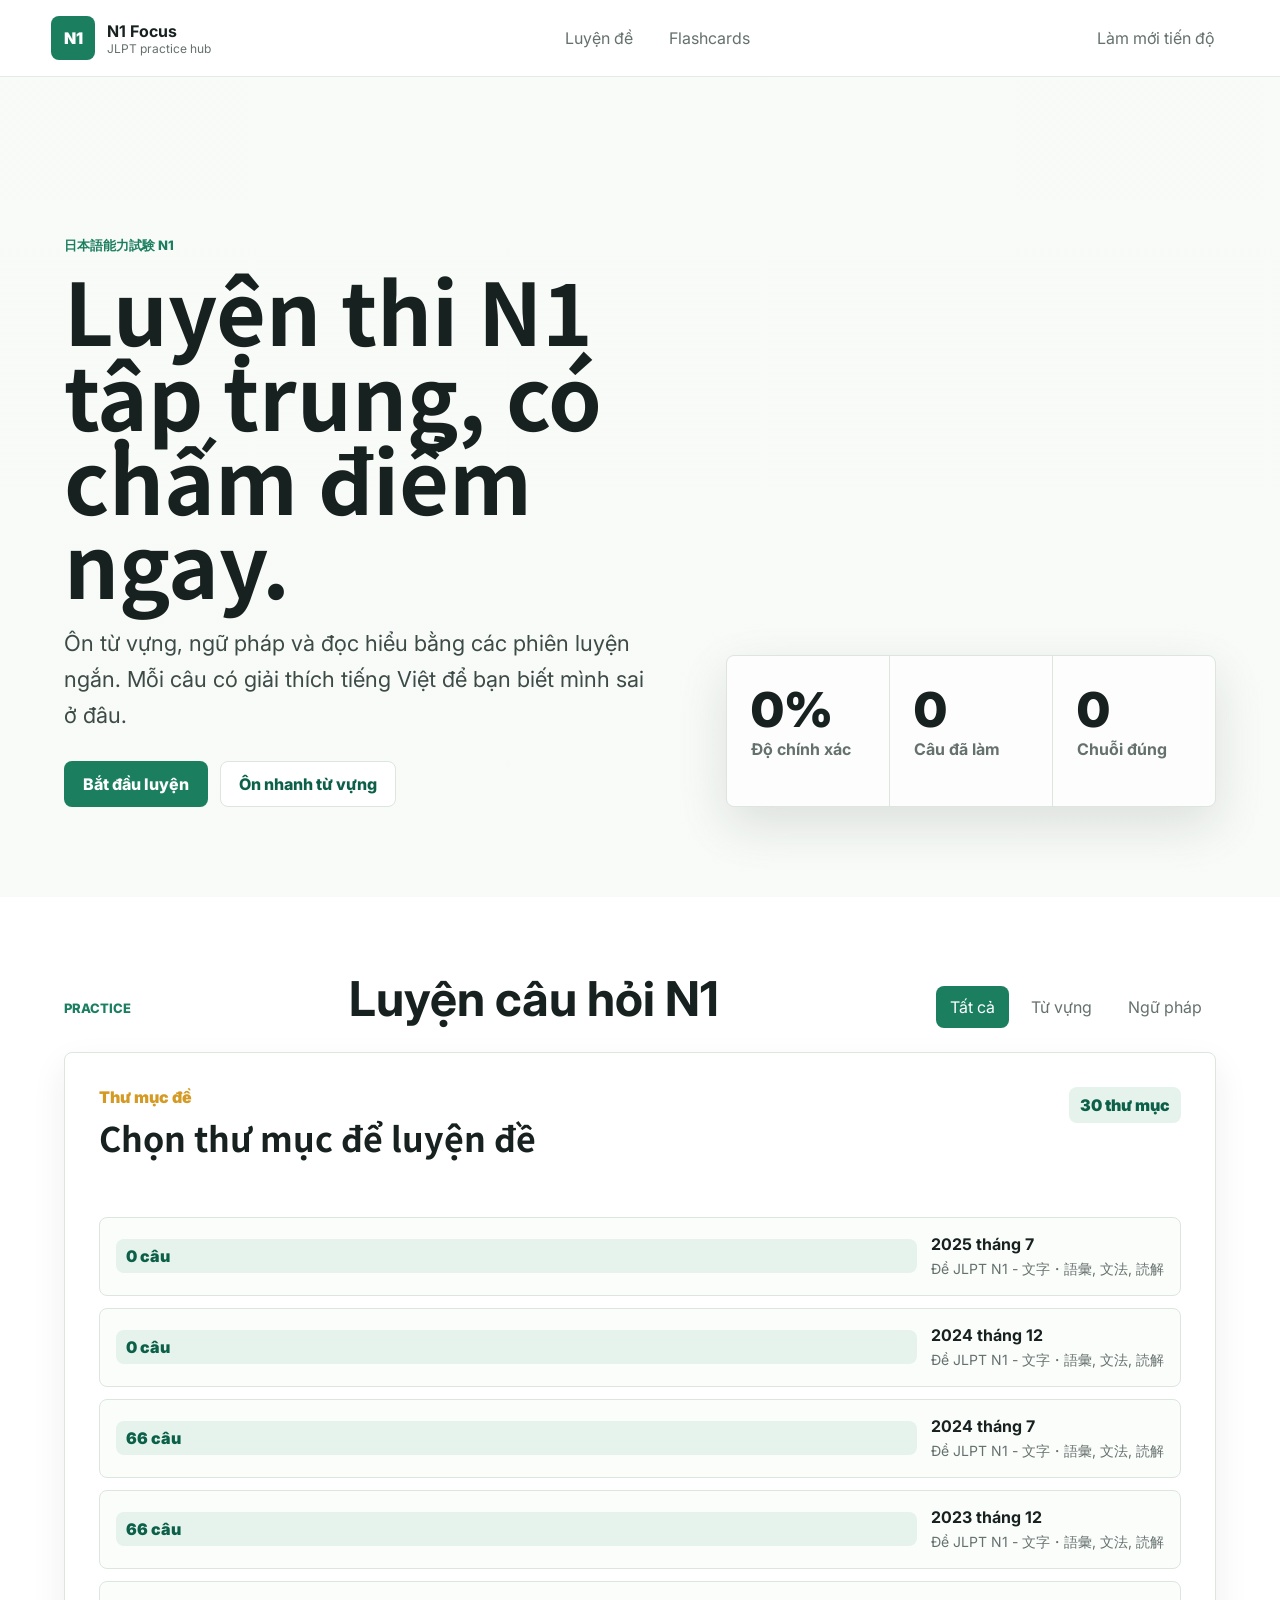
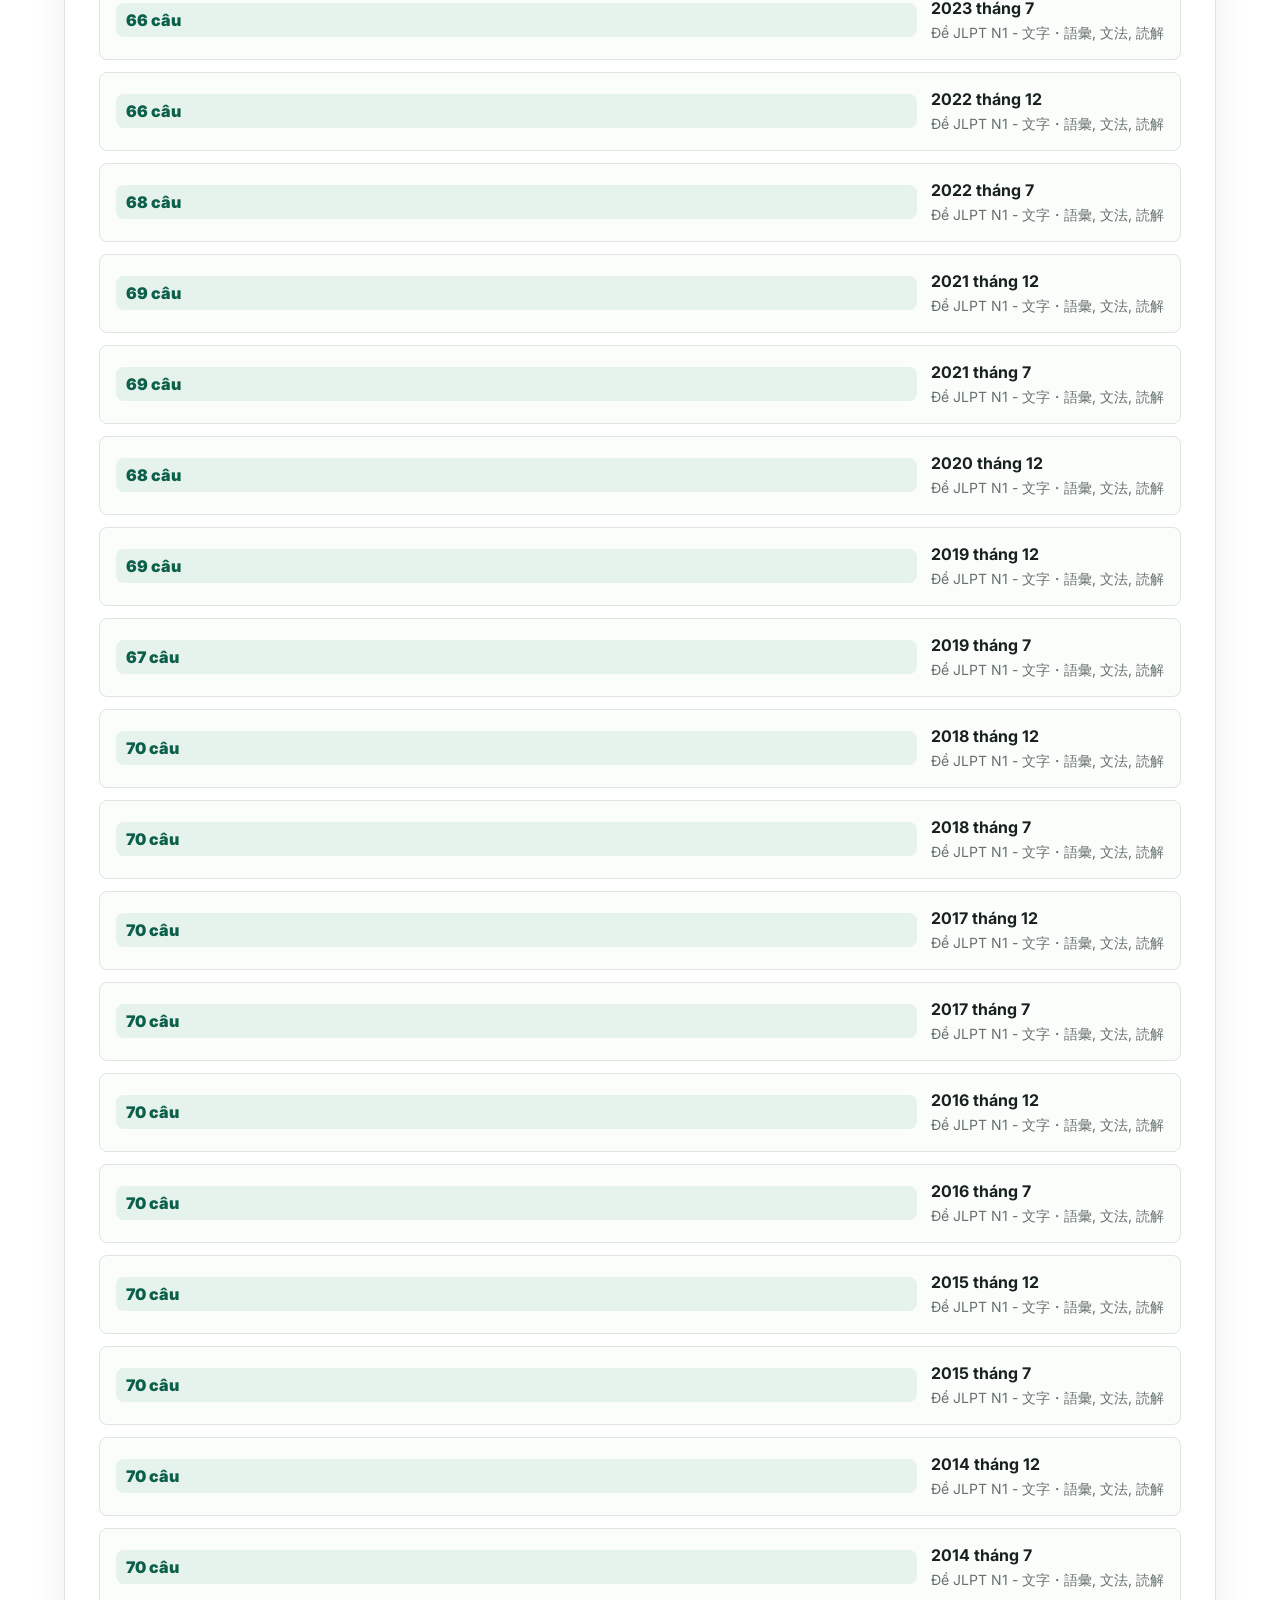
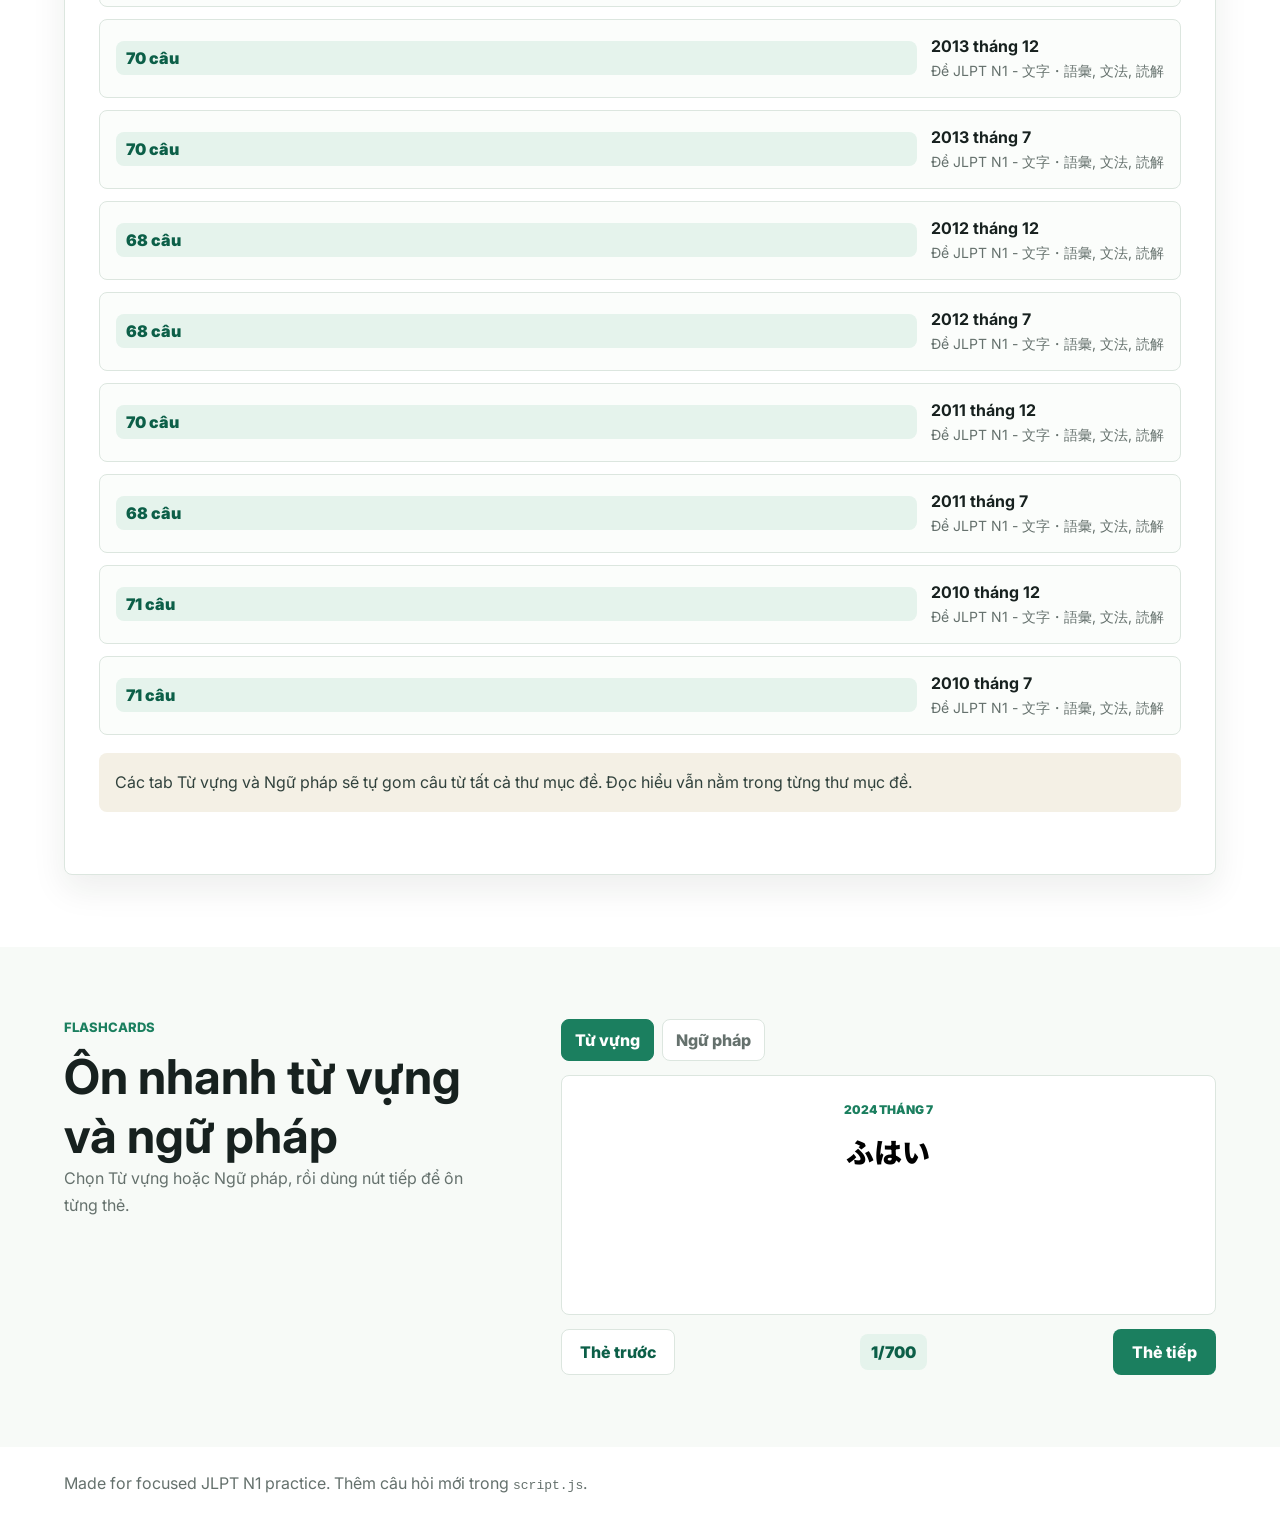
==== index.html @ dc499281 "Update JLPT N1 focus data and scripts" ====
<!doctype html>
<html lang="vi">
  <head>
    <meta charset="utf-8" />
    <meta name="viewport" content="width=device-width, initial-scale=1" />
    <title>N1 Focus - Luyện thi JLPT N1</title>
    <link rel="preconnect" href="https://fonts.googleapis.com" />
    <link rel="preconnect" href="https://fonts.gstatic.com" crossorigin />
    <link
      href="https://fonts.googleapis.com/css2?family=Inter:wght@400;500;600;700;800&family=Noto+Sans+JP:wght@400;500;700;900&display=swap"
      rel="stylesheet"
    />
    <link rel="stylesheet" href="styles.css" />
  </head>
  <body>
    <header class="topbar">
      <a class="brand" href="#" aria-label="N1 Focus">
        <span class="brand-mark">N1</span>
        <span>
          <strong>N1 Focus</strong>
          <small>JLPT practice hub</small>
        </span>
      </a>
      <nav class="nav" aria-label="Điều hướng chính">
        <a href="#practice">Luyện đề</a>
        <a href="#deck">Flashcards</a>
      </nav>
      <button class="ghost-button" id="resetProgress" type="button">Làm mới tiến độ</button>
    </header>

    <main>
      <section class="hero">
        <div class="hero-copy">
          <p class="eyebrow">日本語能力試験 N1</p>
          <h1>Luyện thi N1 tập trung, có chấm điểm ngay.</h1>
          <p class="hero-text">
            Ôn từ vựng, ngữ pháp và đọc hiểu bằng các phiên luyện ngắn. Mỗi câu có giải thích tiếng Việt để bạn biết mình sai ở đâu.
          </p>
          <div class="hero-actions">
            <a class="primary-button" href="#practice">Bắt đầu luyện</a>
            <a class="secondary-button" href="#deck">Ôn nhanh từ vựng</a>
          </div>
        </div>
        <div class="hero-panel" aria-label="Tổng quan tiến độ">
          <div>
            <span class="metric-value" id="accuracyMetric">0%</span>
            <span class="metric-label">Độ chính xác</span>
          </div>
          <div>
            <span class="metric-value" id="answeredMetric">0</span>
            <span class="metric-label">Câu đã làm</span>
          </div>
          <div>
            <span class="metric-value" id="streakMetric">0</span>
            <span class="metric-label">Chuỗi đúng</span>
          </div>
        </div>
      </section>

      <section class="section" id="practice">
        <div class="section-heading">
          <p class="eyebrow">Practice</p>
          <h2>Luyện câu hỏi N1</h2>
          <div class="filters" role="group" aria-label="Chọn kỹ năng">
            <button class="filter active" type="button" data-filter="all">Tất cả</button>
            <button class="filter" type="button" data-filter="vocab">Từ vựng</button>
            <button class="filter" type="button" data-filter="grammar">Ngữ pháp</button>
          </div>
        </div>

        <article class="quiz-shell">
          <div class="quiz-top">
            <div>
              <p class="quiz-type" id="questionType">Từ vựng</p>
              <h3 id="questionText">Đang tải câu hỏi...</h3>
            </div>
            <span class="pill" id="questionCount">1/1</span>
          </div>
          <div class="passage" id="passage" hidden></div>
          <div class="answers" id="answers"></div>
          <div class="feedback" id="feedback" hidden></div>
          <div class="question-jump" id="questionJump" hidden></div>
          <div class="quiz-actions">
            <button class="secondary-button" id="prevQuestion" type="button">Câu trước</button>
            <button class="primary-button" id="nextQuestion" type="button">Câu tiếp</button>
          </div>
        </article>
      </section>

      <section class="section two-column" id="deck">
        <div class="section-heading compact">
          <p class="eyebrow">Flashcards</p>
          <h2>Ôn nhanh từ vựng và ngữ pháp</h2>
          <p>Chọn Từ vựng hoặc Ngữ pháp, rồi dùng nút tiếp để ôn từng thẻ.</p>
        </div>
        <div class="deck-grid" id="deckGrid"></div>
      </section>

    </main>

    <footer class="footer">
      <p>Made for focused JLPT N1 practice. Thêm câu hỏi mới trong <code>script.js</code>.</p>
    </footer>

    <script src="n1-vocabulary-extra.js?v=4"></script>
    <script src="n1-grammar-extra.js?v=1"></script>
    <script src="script-dynamic-all-exams-v12.js?v=15"></script>
    <script src="exam-2024-12-grammar-patch.js?v=1"></script>
  </body>
</html>
---- styles.css ----
:root {
  --ink: #17211f;
  --muted: #65716d;
  --line: #dce6df;
  --paper: #f7faf7;
  --white: #ffffff;
  --green: #1b7f5f;
  --green-dark: #0c5f48;
  --gold: #d49a24;
  --red: #b84b3d;
  --shadow: 0 18px 50px rgba(23, 33, 31, 0.12);
}

* {
  box-sizing: border-box;
}

html {
  scroll-behavior: smooth;
}

body {
  margin: 0;
  min-height: 100vh;
  color: var(--ink);
  background:
    linear-gradient(rgba(247, 250, 247, 0.88), rgba(247, 250, 247, 0.98)),
    url("https://images.unsplash.com/photo-1545569341-9eb8b30979d9?auto=format&fit=crop&w=1800&q=80") center/cover fixed;
  font-family: Inter, system-ui, -apple-system, BlinkMacSystemFont, "Segoe UI", sans-serif;
}

button,
a {
  font: inherit;
}

a {
  color: inherit;
  text-decoration: none;
}

.topbar {
  position: sticky;
  top: 0;
  z-index: 10;
  display: flex;
  align-items: center;
  justify-content: space-between;
  gap: 20px;
  padding: 16px clamp(18px, 4vw, 56px);
  border-bottom: 1px solid rgba(220, 230, 223, 0.8);
  background: rgba(255, 255, 255, 0.9);
  backdrop-filter: blur(18px);
}

.brand {
  display: inline-flex;
  align-items: center;
  gap: 12px;
  min-width: 180px;
}

.brand-mark {
  display: grid;
  width: 44px;
  height: 44px;
  place-items: center;
  border-radius: 8px;
  color: white;
  background: var(--green);
  font-weight: 900;
}

.brand strong,
.brand small {
  display: block;
}

.brand small {
  color: var(--muted);
  font-size: 12px;
}

.nav {
  display: flex;
  align-items: center;
  justify-content: center;
  gap: 8px;
}

.nav a,
.ghost-button,
.filter {
  border: 1px solid transparent;
  border-radius: 8px;
  padding: 10px 13px;
  color: var(--muted);
  background: transparent;
  cursor: pointer;
}

.nav a:hover,
.ghost-button:hover,
.filter:hover {
  border-color: var(--line);
  color: var(--ink);
  background: var(--white);
}

.hero {
  display: grid;
  grid-template-columns: minmax(0, 1.1fr) minmax(280px, 0.9fr);
  align-items: end;
  gap: clamp(24px, 5vw, 80px);
  min-height: calc(100vh - 80px);
  padding: clamp(42px, 7vw, 92px) clamp(18px, 5vw, 72px);
}

.hero-copy {
  max-width: 780px;
}

.eyebrow {
  margin: 0 0 12px;
  color: var(--green);
  font-size: 13px;
  font-weight: 800;
  letter-spacing: 0;
  text-transform: uppercase;
}

h1,
h2,
h3,
p {
  margin-top: 0;
}

h1 {
  max-width: 820px;
  margin-bottom: 20px;
  font-family: "Noto Sans JP", Inter, sans-serif;
  font-size: clamp(44px, 7vw, 86px);
  line-height: 0.98;
  letter-spacing: 0;
}

.hero-text {
  max-width: 650px;
  color: #3d4b47;
  font-size: clamp(18px, 2vw, 22px);
  line-height: 1.65;
}

.hero-actions,
.quiz-actions {
  display: flex;
  flex-wrap: wrap;
  gap: 12px;
  margin-top: 28px;
}

.primary-button,
.secondary-button {
  display: inline-flex;
  align-items: center;
  justify-content: center;
  min-height: 46px;
  border: 1px solid transparent;
  border-radius: 8px;
  padding: 0 18px;
  cursor: pointer;
  font-weight: 800;
}

.primary-button {
  color: white;
  background: var(--green);
}

.primary-button:hover {
  background: var(--green-dark);
}

.secondary-button {
  color: var(--green-dark);
  border-color: var(--line);
  background: var(--white);
}

.hero-panel {
  display: grid;
  grid-template-columns: repeat(3, 1fr);
  gap: 1px;
  overflow: hidden;
  border: 1px solid var(--line);
  border-radius: 8px;
  background: var(--line);
  box-shadow: var(--shadow);
}

.hero-panel > div {
  min-height: 150px;
  padding: 24px;
  background: rgba(255, 255, 255, 0.94);
}

.metric-value {
  display: block;
  font-size: clamp(30px, 4vw, 48px);
  font-weight: 900;
}

.metric-label {
  color: var(--muted);
  font-weight: 700;
}

.section {
  scroll-margin-top: 92px;
  padding: 72px clamp(18px, 5vw, 72px);
  background: var(--paper);
}

.section:nth-of-type(even) {
  background: var(--white);
}

.section-heading {
  display: flex;
  align-items: end;
  justify-content: space-between;
  gap: 22px;
  margin-bottom: 24px;
}

.section-heading h2 {
  margin-bottom: 0;
  font-size: clamp(30px, 4vw, 48px);
  letter-spacing: 0;
}

.section-heading.compact {
  display: block;
}

.section-heading.compact p:last-child {
  max-width: 560px;
  color: var(--muted);
  line-height: 1.7;
}

.filters {
  display: flex;
  flex-wrap: wrap;
  gap: 8px;
}

.filter.active {
  color: white;
  background: var(--green);
}

.quiz-shell {
  border: 1px solid var(--line);
  border-radius: 8px;
  padding: clamp(20px, 4vw, 34px);
  background: var(--white);
  box-shadow: 0 14px 34px rgba(23, 33, 31, 0.08);
}

.quiz-top {
  display: flex;
  align-items: start;
  justify-content: space-between;
  gap: 16px;
}

.quiz-type {
  margin-bottom: 8px;
  color: var(--gold);
  font-weight: 900;
}

.quiz-top h3 {
  font-family: "Noto Sans JP", Inter, sans-serif;
  font-size: clamp(22px, 3vw, 34px);
  line-height: 1.35;
}

.kanji-target {
  padding-bottom: 2px;
  border-bottom: 3px solid var(--gold);
  font-weight: 900;
}

.pill {
  flex: 0 0 auto;
  border-radius: 8px;
  padding: 8px 11px;
  color: var(--green-dark);
  background: #e5f3ec;
  font-weight: 900;
}

.passage {
  margin: 18px 0;
  border-left: 4px solid var(--green);
  padding: 16px 18px;
  background: #f2f7f3;
  color: #2d3c38;
  font-family: "Noto Sans JP", Inter, sans-serif;
  line-height: 1.8;
  overflow-wrap: anywhere;
  white-space: pre-line;
}

.answers {
  display: grid;
  gap: 12px;
  margin-top: 22px;
}

.answer {
  width: 100%;
  border: 1px solid var(--line);
  border-radius: 8px;
  padding: 16px;
  color: var(--ink);
  background: #fbfdfb;
  cursor: pointer;
  text-align: left;
}

.answer:hover {
  border-color: var(--green);
}

.answer.correct {
  border-color: rgba(27, 127, 95, 0.6);
  background: #e6f5ed;
}

.answer.wrong {
  border-color: rgba(184, 75, 61, 0.5);
  background: #fff0ed;
}

.folder-card {
  display: grid;
  grid-template-columns: minmax(0, 1fr) auto;
  gap: 6px 14px;
  align-items: center;
}

.folder-card strong,
.folder-card span {
  display: block;
}

.folder-card span {
  color: var(--muted);
  font-size: 14px;
}

.folder-card em {
  grid-row: 1 / span 2;
  border-radius: 8px;
  padding: 7px 10px;
  color: var(--green-dark);
  background: #e5f3ec;
  font-style: normal;
  font-weight: 900;
}

.feedback {
  margin-top: 18px;
  border-radius: 8px;
  padding: 16px;
  color: #31423d;
  background: #f4f0e5;
  line-height: 1.7;
  white-space: pre-line;
}

.question-jump {
  margin-top: 20px;
  border: 1px solid var(--line);
  border-radius: 8px;
  padding: 16px;
  background: #fbfdfb;
}

.question-jump-heading {
  display: flex;
  align-items: center;
  justify-content: space-between;
  gap: 12px;
  margin-bottom: 12px;
}

.question-jump-heading strong {
  font-size: 15px;
}

.question-jump-heading span {
  color: var(--muted);
  font-size: 13px;
  font-weight: 700;
}

.question-jump-grid {
  display: grid;
  grid-template-columns: repeat(auto-fill, minmax(42px, 1fr));
  gap: 8px;
}

.jump-button {
  display: grid;
  min-height: 40px;
  place-items: center;
  border: 1px solid var(--line);
  border-radius: 8px;
  color: var(--ink);
  background: var(--white);
  cursor: pointer;
  font-weight: 900;
}

.jump-button:hover {
  border-color: var(--green);
}

.jump-button.active {
  border-color: var(--green);
  color: white;
  background: var(--green);
}

.jump-button.done-correct:not(.active) {
  border-color: rgba(27, 127, 95, 0.5);
  background: #e6f5ed;
}

.jump-button.done-wrong:not(.active) {
  border-color: rgba(184, 75, 61, 0.5);
  background: #fff0ed;
}

.two-column {
  display: grid;
  grid-template-columns: minmax(220px, 0.8fr) minmax(0, 1.2fr);
  gap: clamp(24px, 5vw, 60px);
}

.deck-grid,
.plan-grid {
  display: grid;
  grid-template-columns: repeat(2, minmax(0, 1fr));
  gap: 14px;
}

.flashcard-shell {
  display: grid;
  grid-column: 1 / -1;
  gap: 14px;
}

.deck-tabs {
  display: flex;
  flex-wrap: wrap;
  gap: 8px;
}

.deck-tab {
  border: 1px solid var(--line);
  border-radius: 8px;
  padding: 10px 13px;
  color: var(--muted);
  background: var(--white);
  cursor: pointer;
  font-weight: 800;
}

.deck-tab.active {
  border-color: var(--green);
  color: white;
  background: var(--green);
}

.flashcard,
.plan-item {
  min-height: 180px;
  border: 1px solid var(--line);
  border-radius: 8px;
  padding: 22px;
  background: var(--white);
}

.flashcard {
  cursor: pointer;
}

.flashcard.single {
  min-height: 240px;
}

.flashcard-empty {
  border-radius: 8px;
  padding: 20px;
  color: var(--muted);
  background: var(--white);
}

.deck-actions {
  display: flex;
  align-items: center;
  justify-content: space-between;
  gap: 12px;
}

.flashcard .jp {
  margin-bottom: 12px;
  font-family: "Noto Sans JP", Inter, sans-serif;
  font-size: 28px;
  font-weight: 900;
}

.flashcard .meaning {
  color: var(--muted);
  line-height: 1.7;
  opacity: 0;
  transform: translateY(6px);
  transition: opacity 180ms ease, transform 180ms ease;
}

.flashcard.is-open .meaning,
.flashcard:focus-visible .meaning {
  opacity: 1;
  transform: translateY(0);
}

.flashcard .tag,
.plan-item span {
  display: inline-block;
  margin-bottom: 14px;
  color: var(--green);
  font-size: 12px;
  font-weight: 900;
  text-transform: uppercase;
}

.plan-item h3 {
  margin-bottom: 10px;
}

.plan-item p {
  color: var(--muted);
  line-height: 1.7;
}

.footer {
  padding: 26px clamp(18px, 5vw, 72px);
  color: var(--muted);
  background: var(--white);
}

@media (max-width: 840px) {
  .topbar {
    align-items: stretch;
    flex-direction: column;
  }

  .nav {
    justify-content: flex-start;
    overflow-x: auto;
  }

  .hero,
  .two-column {
    grid-template-columns: 1fr;
  }

  .hero {
    min-height: auto;
  }

  .hero-panel,
  .deck-grid,
  .plan-grid {
    grid-template-columns: 1fr;
  }

  .section-heading {
    align-items: flex-start;
    flex-direction: column;
  }

  .quiz-top {
    flex-direction: column;
  }

  .passage {
    max-height: 52vh;
    overflow-y: auto;
    -webkit-overflow-scrolling: touch;
    font-size: 15px;
  }

  .question-jump-grid {
    grid-template-columns: repeat(auto-fill, minmax(38px, 1fr));
  }
}
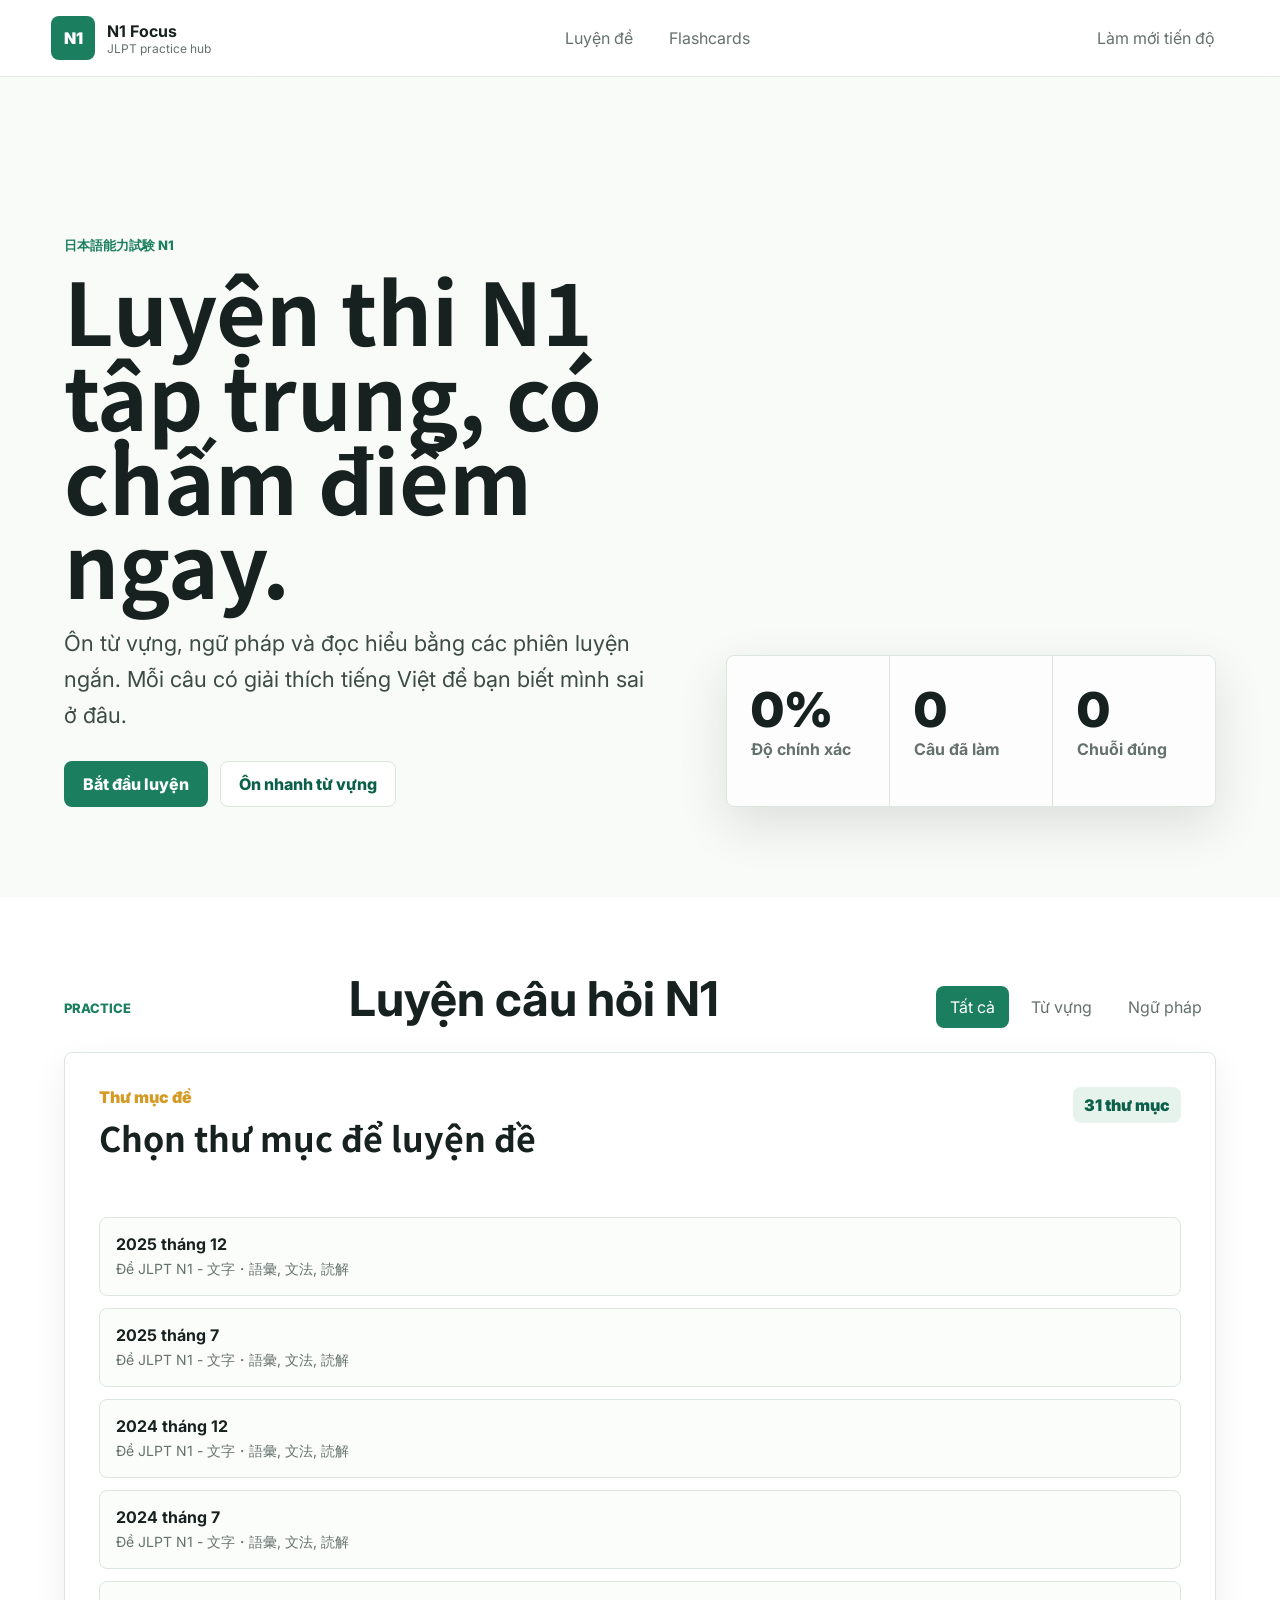
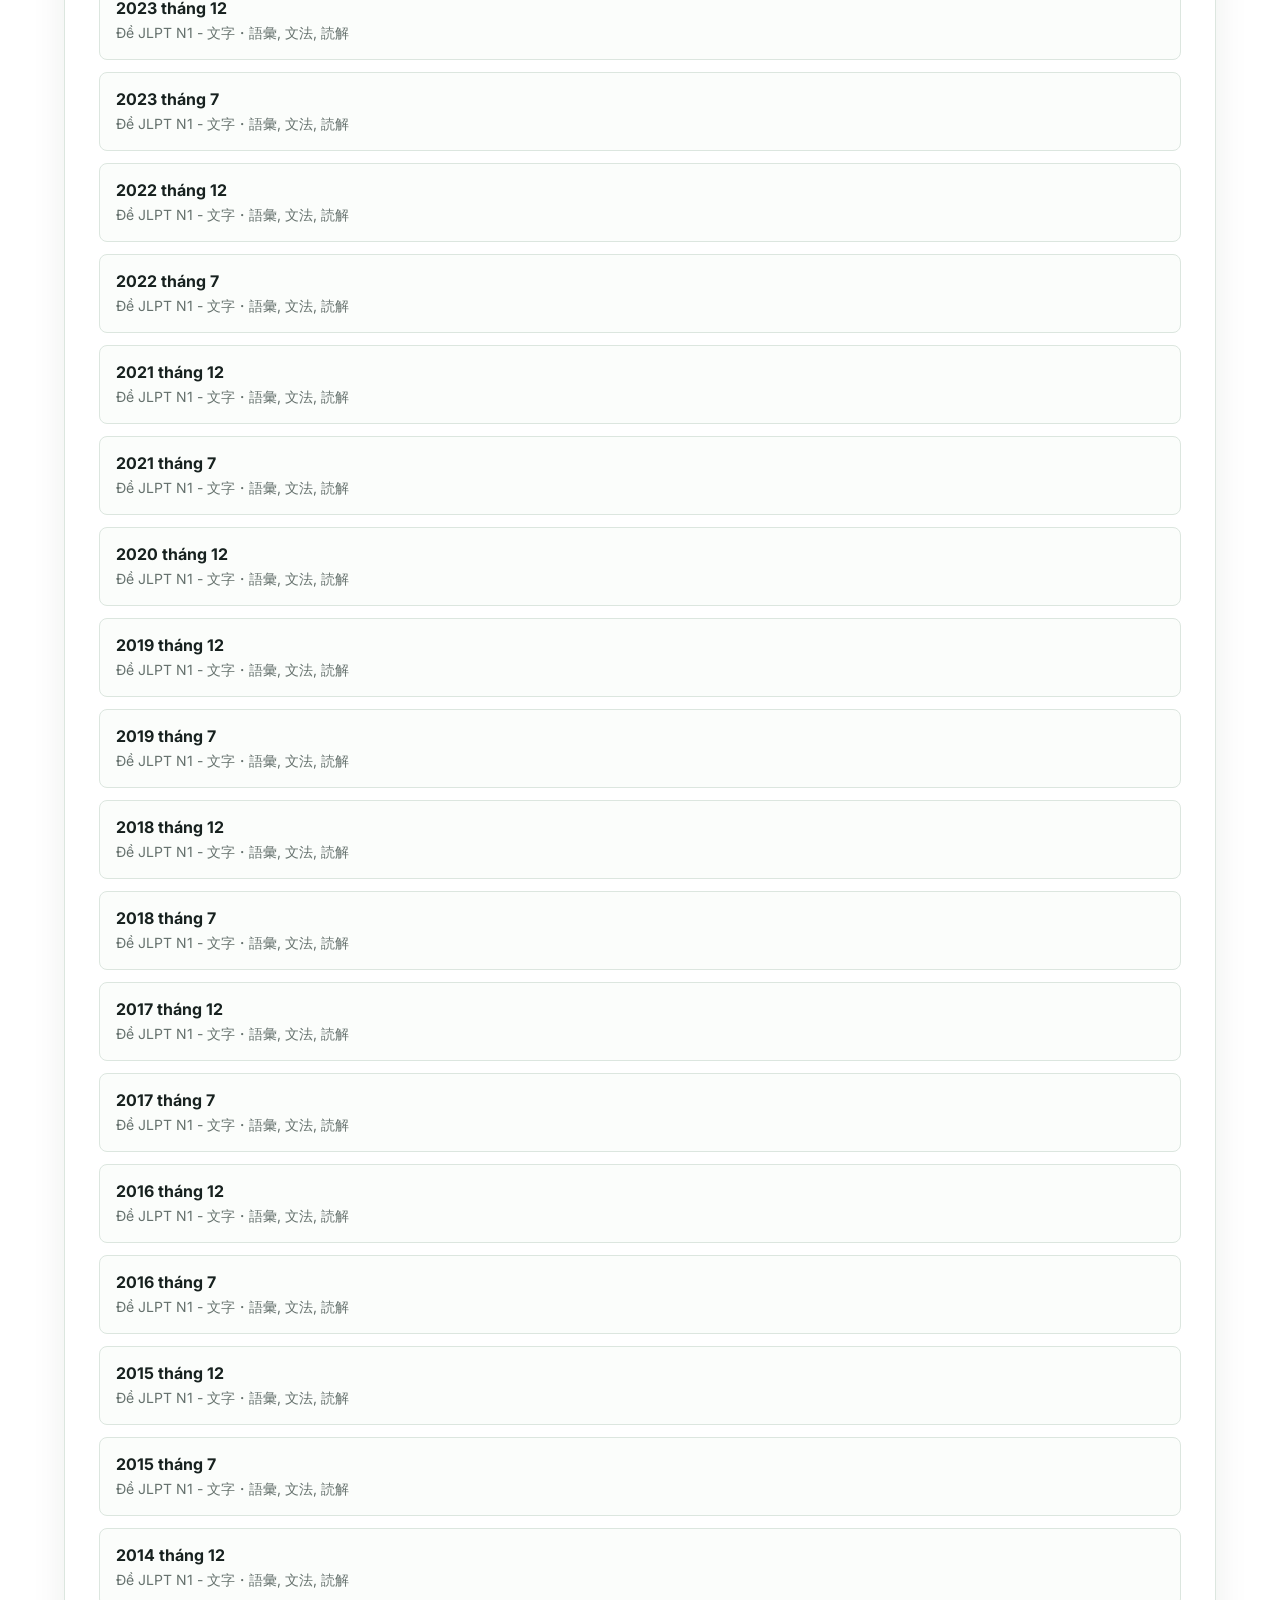
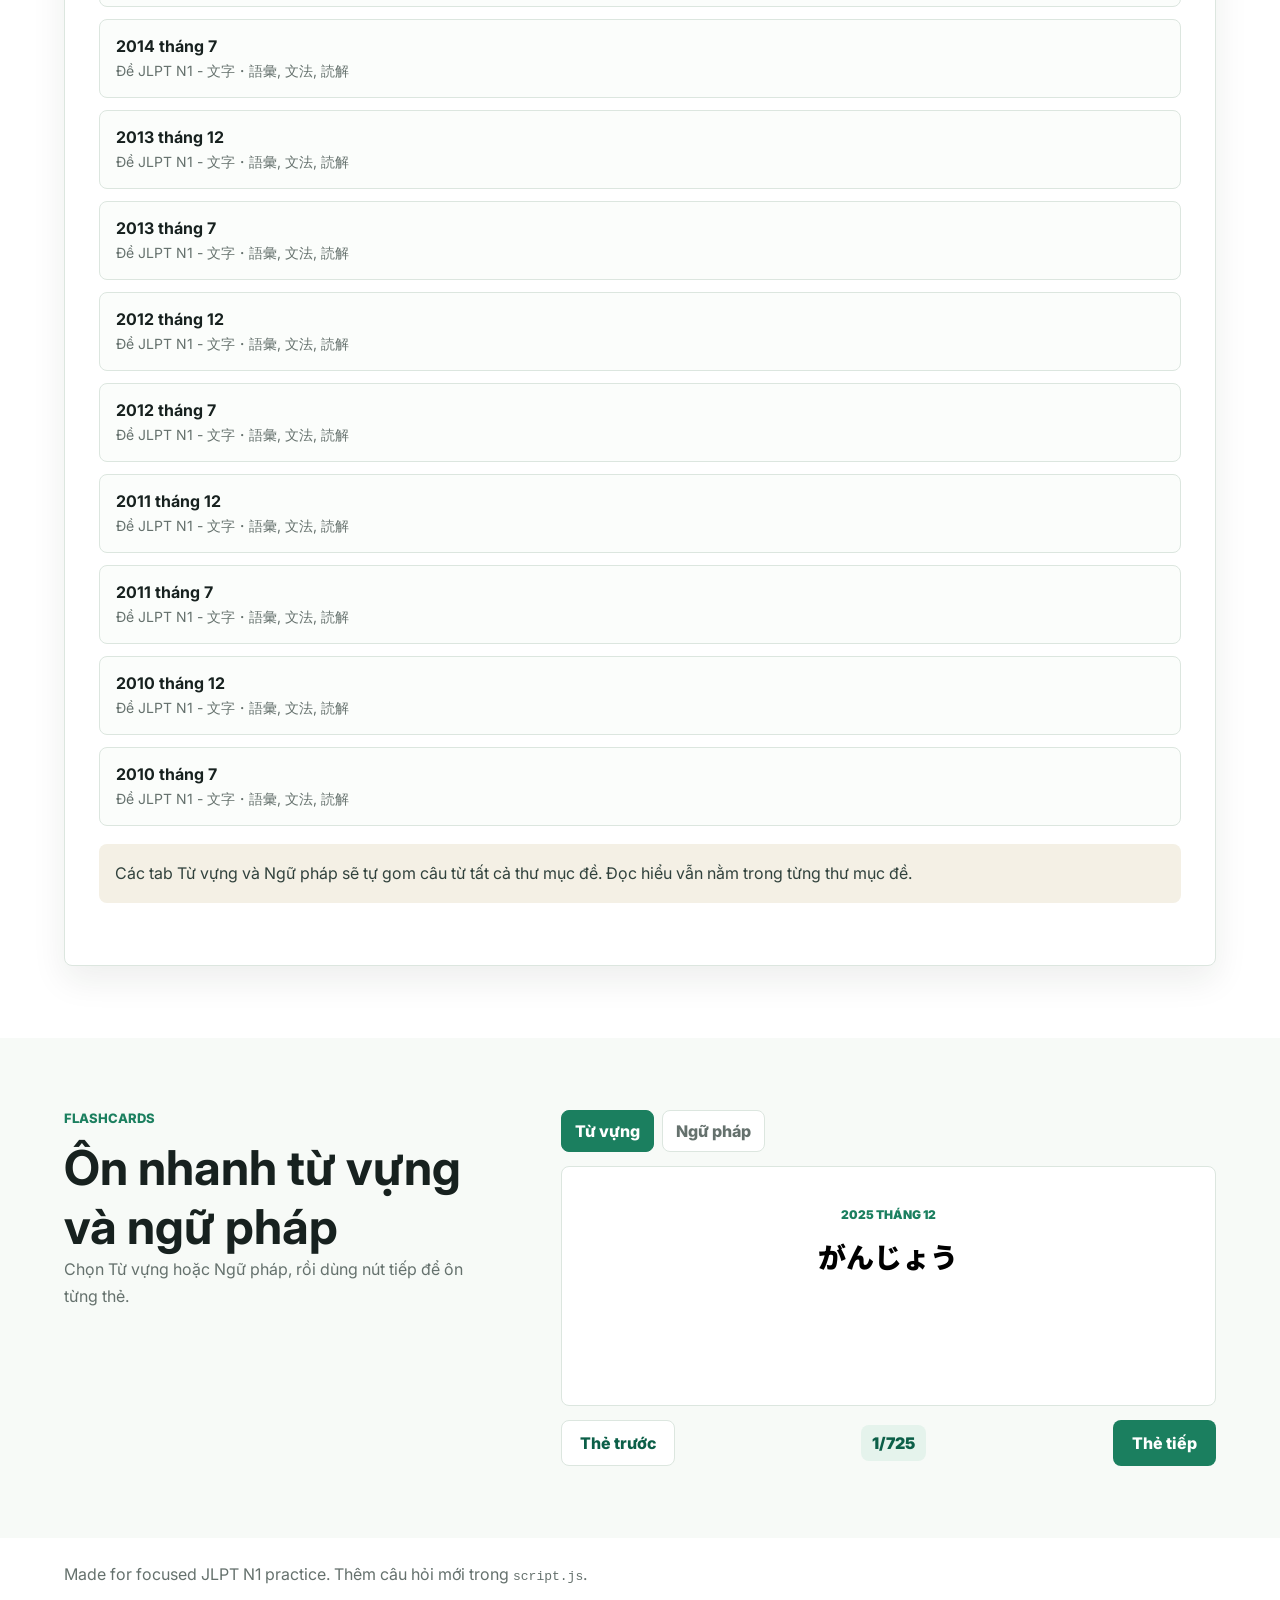
==== commit 99f6fc01: "Update JLPT N1 focus data and scripts" ====
--- a/index.html
+++ b/index.html
@@ -81,6 +81,7 @@
           <div class="feedback" id="feedback" hidden></div>
           <div class="question-jump" id="questionJump" hidden></div>
           <div class="quiz-actions">
+            <button class="secondary-button" id="backToFolders" type="button" hidden>Chọn thư mục để luyện đề</button>
             <button class="secondary-button" id="prevQuestion" type="button">Câu trước</button>
             <button class="primary-button" id="nextQuestion" type="button">Câu tiếp</button>
           </div>
@@ -104,7 +105,7 @@
 
     <script src="n1-vocabulary-extra.js?v=4"></script>
     <script src="n1-grammar-extra.js?v=1"></script>
-    <script src="script-dynamic-all-exams-v12.js?v=15"></script>
+    <script src="script-dynamic-all-exams-v12.js?v=18"></script>
     <script src="exam-2024-12-grammar-patch.js?v=1"></script>
   </body>
 </html>
--- a/styles.css
+++ b/styles.css
@@ -348,8 +348,8 @@
 
 .folder-card {
   display: grid;
-  grid-template-columns: minmax(0, 1fr) auto;
-  gap: 6px 14px;
+  grid-template-columns: minmax(0, 1fr);
+  gap: 6px;
   align-items: center;
 }
 
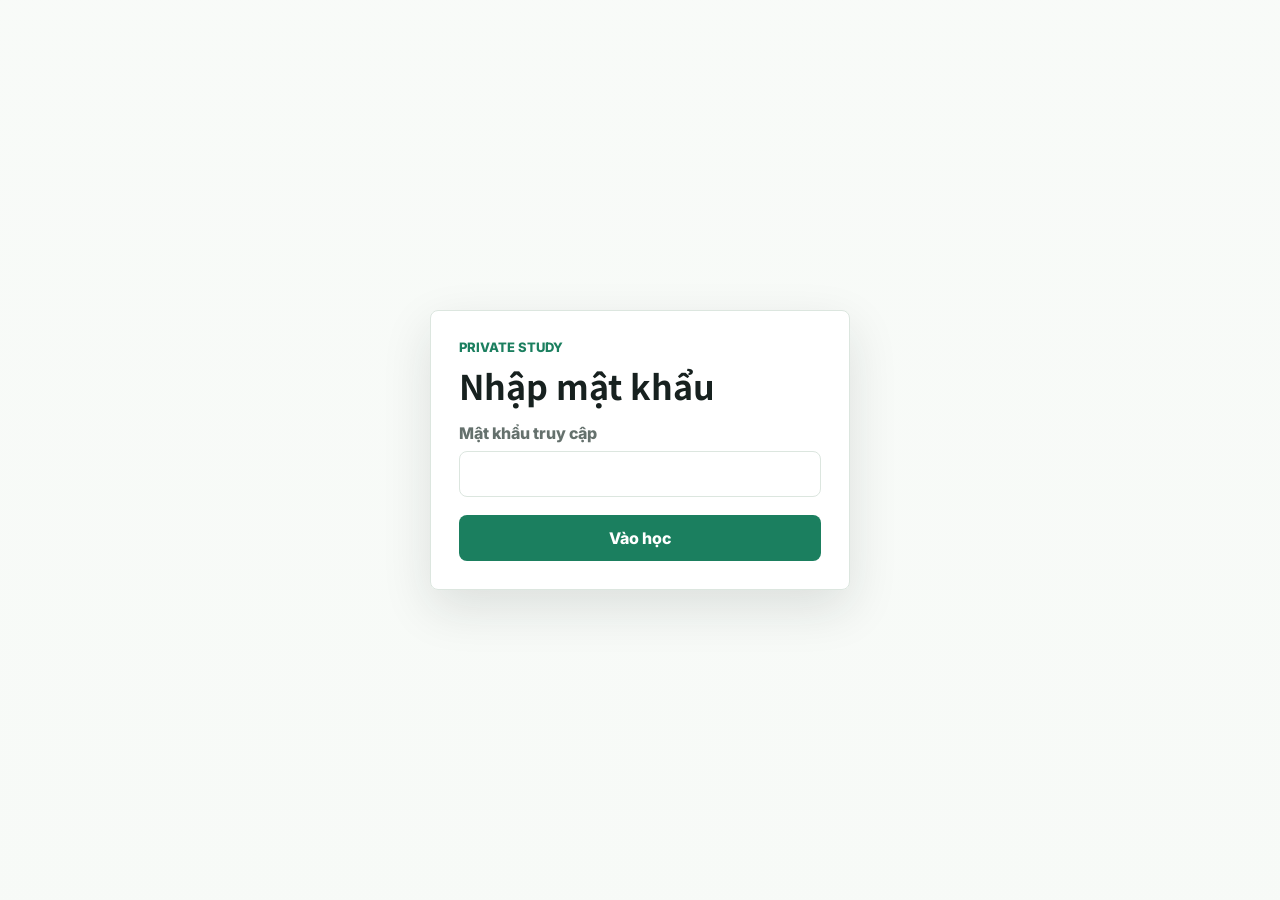
==== commit 34636523: "Rename app and add Boki practice updates" ====
--- a/index.html
+++ b/index.html
@@ -1,9 +1,9 @@
-<!doctype html>
+﻿<!doctype html>
 <html lang="vi">
   <head>
     <meta charset="utf-8" />
     <meta name="viewport" content="width=device-width, initial-scale=1" />
-    <title>N1 Focus - Luyện thi JLPT N1</title>
+    <title>TiengNhatVaKeToan - Học tiếng Nhật và kế toán</title>
     <link rel="preconnect" href="https://fonts.googleapis.com" />
     <link rel="preconnect" href="https://fonts.gstatic.com" crossorigin />
     <link
@@ -12,17 +12,29 @@
     />
     <link rel="stylesheet" href="styles.css" />
   </head>
-  <body>
+  <body class="locked">
+    <section class="auth-gate" id="authGate" aria-labelledby="authTitle">
+      <form class="auth-card" id="authForm">
+        <p class="eyebrow">Private Study</p>
+        <h1 id="authTitle">Nhập mật khẩu</h1>
+        <label class="auth-label" for="sitePassword">Mật khẩu truy cập</label>
+        <input class="auth-input" id="sitePassword" type="password" autocomplete="current-password" inputmode="numeric" required />
+        <p class="auth-error" id="authError" hidden>Mật khẩu chưa đúng.</p>
+        <button class="primary-button" type="submit">Vào học</button>
+      </form>
+    </section>
+
     <header class="topbar">
-      <a class="brand" href="#" aria-label="N1 Focus">
-        <span class="brand-mark">N1</span>
+      <a class="brand" href="#" aria-label="TiengNhatVaKeToan">
+        <span class="brand-mark">日計</span>
         <span>
-          <strong>N1 Focus</strong>
-          <small>JLPT practice hub</small>
+          <strong>TiengNhatVaKeToan</strong>
+          <small>Japanese & Boki practice</small>
         </span>
       </a>
       <nav class="nav" aria-label="Điều hướng chính">
         <a href="#practice">Luyện đề</a>
+        <a href="#boki">Boki 3級</a>
         <a href="#deck">Flashcards</a>
       </nav>
       <button class="ghost-button" id="resetProgress" type="button">Làm mới tiến độ</button>
@@ -97,15 +109,24 @@
         <div class="deck-grid" id="deckGrid"></div>
       </section>
 
+      <section class="section two-column" id="boki">
+        <div class="section-heading compact">
+          <p class="eyebrow">Boki</p>
+          <h2>Luyện đề Boki 3級</h2>
+          <p>Thư mục luyện đề kế toán Nhật, dùng chung khung chấm đáp án và giải thích tiếng Việt. Dữ liệu hiện tại là đề mẫu tự soạn, có thể thay bằng bộ câu hỏi hợp lệ sau.</p>
+        </div>
+        <div class="boki-folder-grid" id="bokiFolderGrid"></div>
+      </section>
+
     </main>
 
     <footer class="footer">
-      <p>Made for focused JLPT N1 practice. Thêm câu hỏi mới trong <code>script.js</code>.</p>
+      <p>Made for personal Japanese and Boki practice.</p>
     </footer>
 
     <script src="n1-vocabulary-extra.js?v=4"></script>
     <script src="n1-grammar-extra.js?v=1"></script>
-    <script src="script-dynamic-all-exams-v12.js?v=18"></script>
+    <script src="script-dynamic-all-exams-v12.js?v=21"></script>
     <script src="exam-2024-12-grammar-patch.js?v=1"></script>
   </body>
 </html>
--- a/styles.css
+++ b/styles.css
@@ -29,6 +29,76 @@
   font-family: Inter, system-ui, -apple-system, BlinkMacSystemFont, "Segoe UI", sans-serif;
 }
 
+body.locked {
+  overflow: hidden;
+}
+
+body.locked .topbar,
+body.locked main,
+body.locked .footer {
+  display: none;
+}
+
+body:not(.locked) .auth-gate {
+  display: none;
+}
+
+.auth-gate {
+  display: grid;
+  min-height: 100vh;
+  place-items: center;
+  padding: 24px;
+}
+
+.auth-card {
+  width: min(100%, 420px);
+  border: 1px solid var(--line);
+  border-radius: 8px;
+  padding: 28px;
+  background: rgba(255, 255, 255, 0.96);
+  box-shadow: var(--shadow);
+}
+
+.auth-card h1 {
+  margin-bottom: 18px;
+  font-size: 34px;
+  line-height: 1.1;
+}
+
+.auth-label {
+  display: block;
+  margin-bottom: 8px;
+  color: var(--muted);
+  font-weight: 800;
+}
+
+.auth-input {
+  width: 100%;
+  min-height: 46px;
+  border: 1px solid var(--line);
+  border-radius: 8px;
+  padding: 0 12px;
+  color: var(--ink);
+  background: var(--white);
+  font: inherit;
+}
+
+.auth-input:focus {
+  border-color: var(--green);
+  outline: 3px solid rgba(27, 127, 95, 0.16);
+}
+
+.auth-error {
+  margin: 10px 0 0;
+  color: var(--red);
+  font-weight: 800;
+}
+
+.auth-card .primary-button {
+  width: 100%;
+  margin-top: 18px;
+}
+
 button,
 a {
   font: inherit;
@@ -454,6 +524,7 @@
 }
 
 .deck-grid,
+.boki-folder-grid,
 .plan-grid {
   display: grid;
   grid-template-columns: repeat(2, minmax(0, 1fr));
